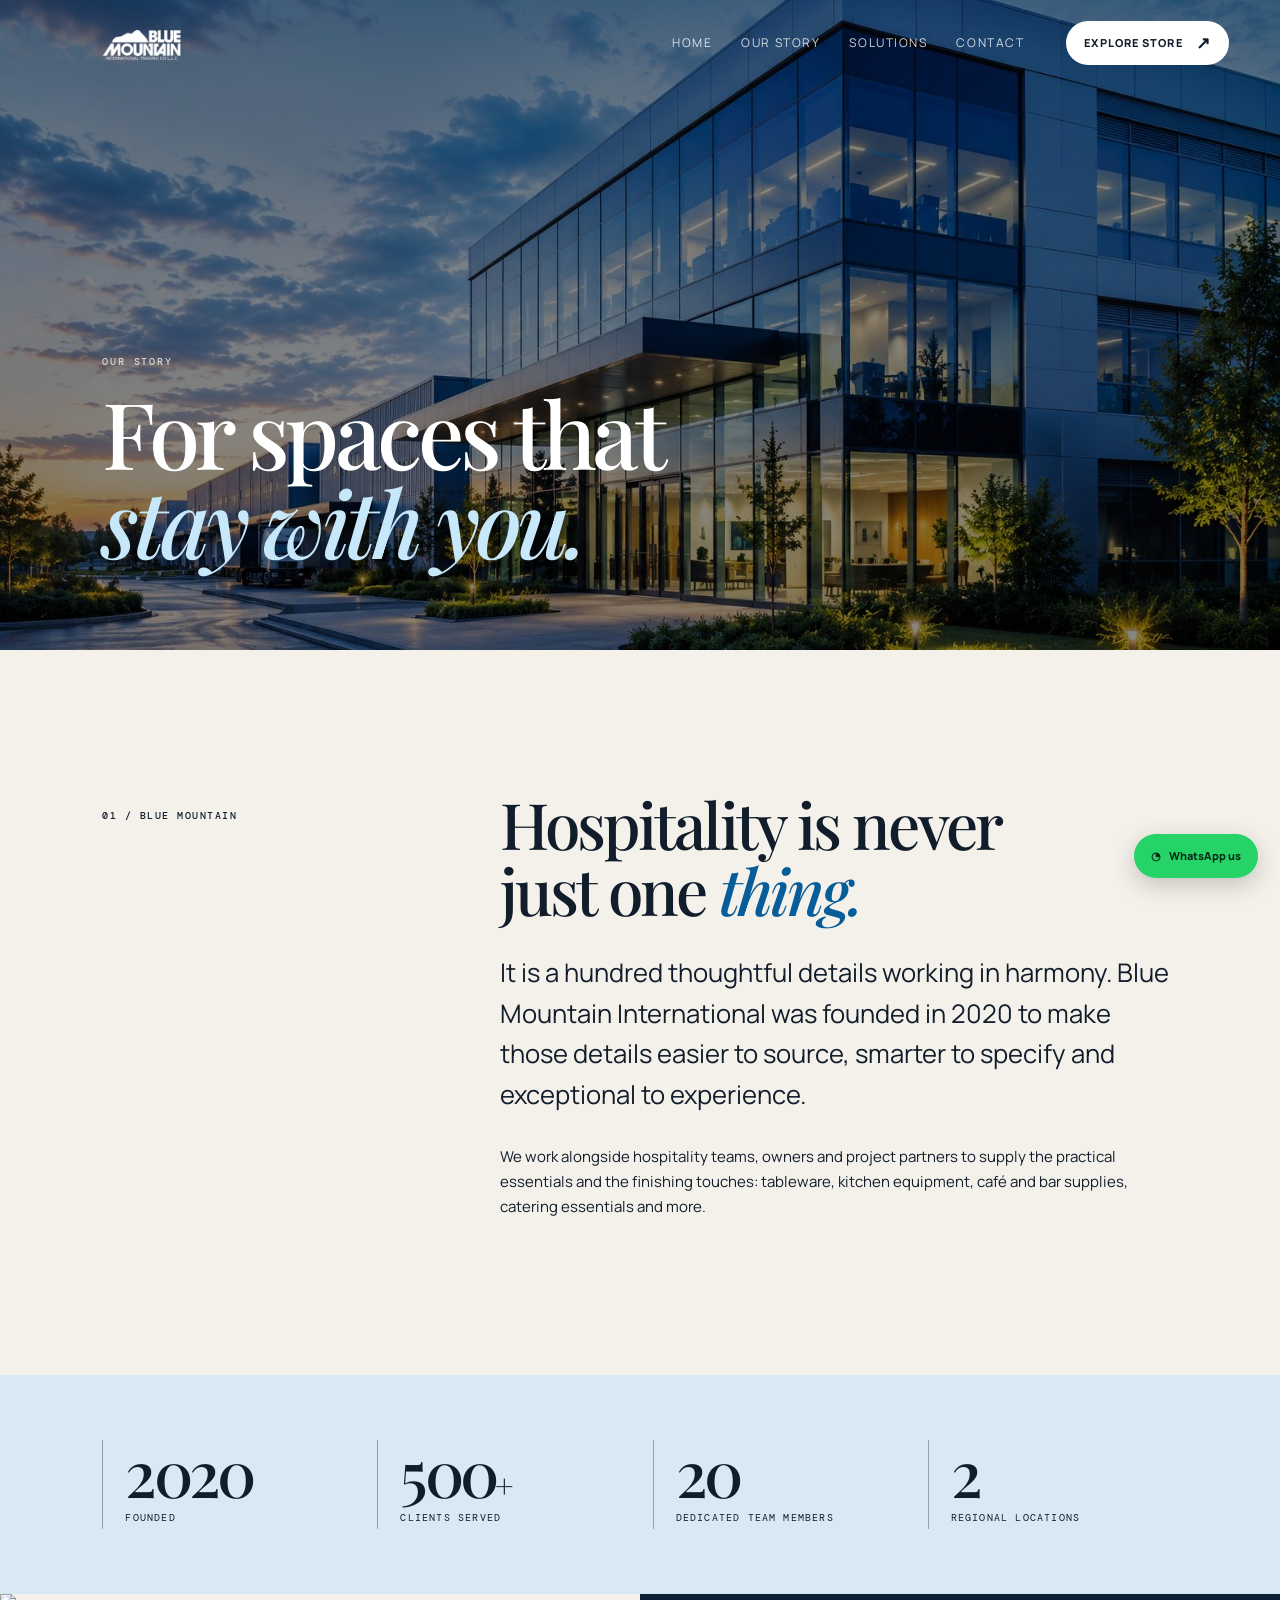
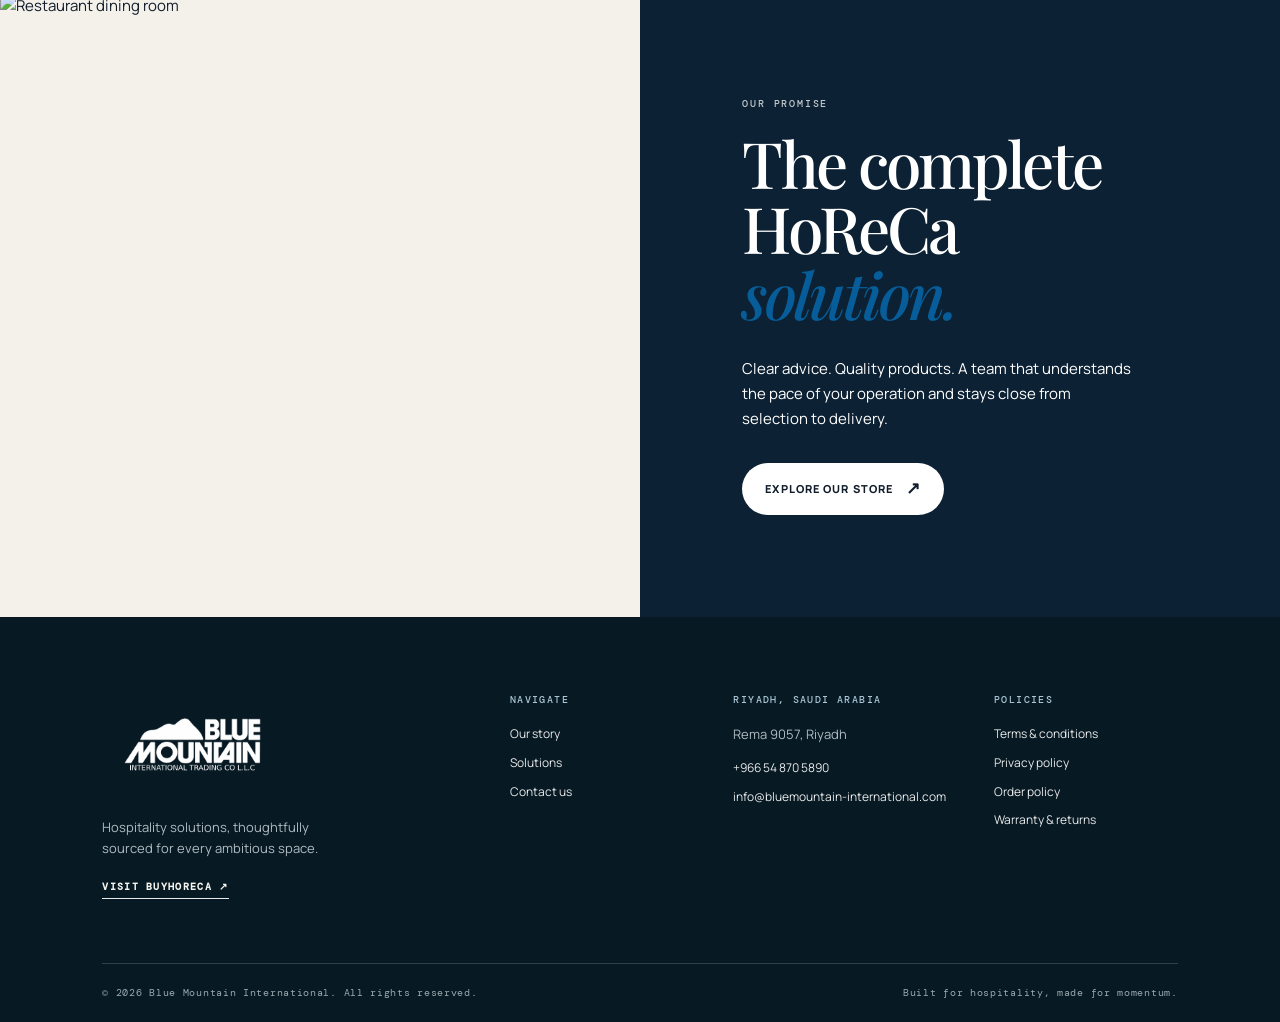
==== about.html @ 7e04dff1 "'new'" ====
<!doctype html><html lang="en"><head><meta charset="UTF-8"><meta name="viewport" content="width=device-width, initial-scale=1.0"><meta name="description" content="Blue Mountain International — Saudi Arabia's trusted hospitality supply partner."><title>Our story | Blue Mountain International</title><link rel="preconnect" href="https://images.unsplash.com"><link rel="stylesheet" href="styles.css"><script defer src="script.js"></script></head><body class=""><header class="site-header"><a class="brand" href="index.html" aria-label="Blue Mountain home"><img src="Blue-Moon.png" alt="Blue Mountain International"></a><button class="menu-toggle" aria-label="Open navigation" aria-expanded="false"><span></span><span></span></button><nav class="site-nav"><a href="index.html">Home</a><a href="about.html">Our story</a><a href="solutions.html">Solutions</a><a href="contact.html">Contact</a></nav><a class="header-store magnetic" href="https://buyhoreca.com" target="_blank" rel="noopener">Explore store <span>↗</span></a></header><main><section class="page-hero"><img src="About.jpg" alt="Beautiful hospitality space"><div><p class="eyebrow">Our story</p><h1>For spaces that<br><em>stay with you.</em></h1></div></section><section class="section-pad story"><div class="section-label">01 / Blue Mountain</div><div><h2 class="display">Hospitality is never<br>just one <em>thing.</em></h2><p class="large-copy">It is a hundred thoughtful details working in harmony. Blue Mountain International was founded in 2020 to make those details easier to source, smarter to specify and exceptional to experience.</p><p>We work alongside hospitality teams, owners and project partners to supply the practical essentials and the finishing touches: tableware, kitchen equipment, café and bar supplies, catering essentials and more.</p></div></section><section class="metrics"><div><strong>2020</strong><span>Founded</span></div><div><strong>500<small>+</small></strong><span>Clients served</span></div><div><strong>20</strong><span>Dedicated team members</span></div><div><strong>2</strong><span>Regional locations</span></div></section><section class="split-image"><div><img src="https://images.unsplash.com/photo-1552566626-52f8b828add9?auto=format&fit=crop&w=1300&q=85" alt="Restaurant dining room"></div><div class="dark-copy"><p class="eyebrow">Our promise</p><h2 class="display">The complete<br>HoReCa <em>solution.</em></h2><p>Clear advice. Quality products. A team that understands the pace of your operation and stays close from selection to delivery.</p><a class="btn btn-light" href="https://buyhoreca.com" target="_blank" rel="noopener">Explore our store <span>↗</span></a></div></section></main><footer class="site-footer"><div class="footer-top"><div><img src="Blue-Moon.png" class="footer-logo" alt="Blue Mountain International"><p>Hospitality solutions, thoughtfully sourced for every ambitious space.</p><a class="footer-store" href="https://buyhoreca.com" target="_blank" rel="noopener">Visit BuyHoreca <span>↗</span></a></div><div><h4>Navigate</h4><a href="about.html">Our story</a><a href="solutions.html">Solutions</a><a href="contact.html">Contact us</a></div><div><h4>Riyadh, Saudi Arabia</h4><p>Rema 9057, Riyadh</p><a href="tel:+966548705890">+966 54 870 5890</a><a href="mailto:info@bluemountain-international.com">info@bluemountain-international.com</a></div><div><h4>Policies</h4><a href="terms.html">Terms & conditions</a><a href="privacy.html">Privacy policy</a><a href="order-policy.html">Order policy</a><a href="warranty-returns.html">Warranty & returns</a></div></div><div class="footer-bottom"><span>© 2026 Blue Mountain International. All rights reserved.</span><span>Built for hospitality, made for momentum.</span></div></footer><a class="whatsapp" href="https://wa.me/966548705890" target="_blank" rel="noopener" aria-label="Chat on WhatsApp">◔<span>WhatsApp us</span></a></body></html>
---- styles.css ----
@import url('https://fonts.googleapis.com/css2?family=DM+Mono:wght@400;500&family=Manrope:wght@400;500;600;700;800&family=Playfair+Display:ital,wght@0,500;0,600;1,500;1,600&display=swap');
:root{--ink:#111d2b;--blue:#075d99;--deep:#062941;--cream:#f4f1eb;--sand:#e4ddd0;--line:rgba(17,29,43,.16);--serif:'Playfair Display',Georgia,serif;--sans:Manrope,Arial,sans-serif;--mono:'DM Mono',monospace}*{box-sizing:border-box}html{scroll-behavior:smooth}body{margin:0;background:var(--cream);color:var(--ink);font-family:var(--sans);font-size:15px;line-height:1.65}a{color:inherit;text-decoration:none}img{max-width:100%;display:block}.site-header{height:86px;padding:0 clamp(20px,4vw,64px);display:flex;align-items:center;justify-content:space-between;position:absolute;z-index:20;width:100%;color:#fff;transition:.35s}.site-header.scrolled{position:fixed;background:rgba(6,41,65,.95);backdrop-filter:blur(14px);height:70px}.brand img{width:180px;max-height:62px;object-fit:contain;filter:brightness(0) invert(1)}.site-nav{display:flex;gap:29px;margin-left:auto;margin-right:42px}.site-nav a{font-size:12px;text-transform:uppercase;letter-spacing:.13em;opacity:.82}.site-nav a:hover,.site-nav a:focus{opacity:1}.header-store,.btn{border-radius:100px;display:inline-flex;align-items:center;gap:13px;text-transform:uppercase;letter-spacing:.1em;font-size:11px;font-weight:800;transition:.3s}.header-store{background:#fff;color:var(--ink);padding:13px 18px}.header-store:hover,.btn:hover{transform:translateY(-3px);box-shadow:0 14px 25px rgba(0,0,0,.16)}.header-store span,.btn span{font-size:17px;line-height:.5}.menu-toggle{display:none}.hero{height:min(900px,100vh);min-height:660px;position:relative;overflow:hidden;background:var(--deep);color:#fff}.hero-media,.hero-media img,.hero-vignette{position:absolute;inset:0;width:100%;height:100%}.hero-media img{object-fit:cover;object-position:center;animation:heroZoom 12s ease-out both}.hero-vignette{background:linear-gradient(90deg,rgba(5,21,36,.83) 0%,rgba(5,27,43,.48) 48%,rgba(3,15,26,.18)),linear-gradient(0deg,rgba(4,20,33,.5),transparent 38%)}@keyframes heroZoom{from{transform:scale(1.12)}to{transform:scale(1)}}.hero-copy{position:absolute;z-index:2;top:50%;transform:translateY(-42%);left:clamp(24px,10vw,165px);max-width:720px}.eyebrow{font:500 10px var(--mono);letter-spacing:.18em;text-transform:uppercase;margin:0 0 20px;color:inherit;opacity:.75;display:flex;align-items:center;gap:10px}.eyebrow i{width:30px;height:1px;background:currentColor}.hero h1,.page-hero h1,.simple-hero h1{font:500 clamp(54px,7.2vw,115px)/.96 var(--serif);letter-spacing:-.05em;margin:0}.hero h1 em,.page-hero em,.simple-hero em,.display em,.statement em{font-weight:500;color:#c7e8fa}.hero-intro{max-width:460px;font-size:16px;line-height:1.7;margin:29px 0}.hero-actions{display:flex;align-items:center;gap:28px}.btn{padding:17px 23px}.btn-light{background:#fff;color:var(--ink)}.btn-dark{background:var(--deep);color:#fff}.btn-outline{border:1px solid var(--ink);padding:15px 20px}.text-link,.arrow-link{font-size:11px;text-transform:uppercase;letter-spacing:.13em;font-weight:800}.text-link span{font-size:20px;margin-left:7px}.scroll-cue{position:absolute;z-index:2;bottom:30px;right:4vw;font:10px var(--mono);letter-spacing:.15em;text-transform:uppercase;display:flex;gap:14px;align-items:center}.scroll-cue span{height:42px;width:1px;background:#fff;opacity:.7}.orb-one,.orb-two{position:absolute;border-radius:50%;filter:blur(1px);opacity:.45;mix-blend-mode:screen}.orb-one{width:480px;height:480px;background:#1aa9f4;right:-100px;top:5%;animation:float 9s infinite alternate ease-in-out}.orb-two{width:250px;height:250px;background:#dce87a;left:50%;bottom:-100px;animation:float 7s infinite alternate-reverse ease-in-out}@keyframes float{to{transform:translate3d(-40px,60px,0) scale(1.12)}}.section-pad{padding:clamp(75px,11vw,165px) clamp(24px,8vw,132px)}.intro-grid,.story{display:grid;grid-template-columns:1fr 2.3fr;gap:8vw}.section-label{font:500 10px var(--mono);letter-spacing:.15em;text-transform:uppercase;padding-top:18px}.display{font:500 clamp(40px,5vw,76px)/1.03 var(--serif);letter-spacing:-.045em;margin:0 0 30px}.display em{color:var(--blue)}.large-copy{font-size:clamp(19px,2vw,27px);line-height:1.6;max-width:780px;margin:0 0 29px}.arrow-link{border-bottom:1px solid var(--ink);padding-bottom:7px}.arrow-link b{font-size:17px;margin-left:16px}.marquee{overflow:hidden;white-space:nowrap;border-block:1px solid var(--line);margin-top:100px;padding:18px 0;color:var(--blue);font:500 23px var(--mono);letter-spacing:.08em}.marquee div{display:inline-block;animation:marquee 25s linear infinite}.marquee i{font-style:normal;font-size:17px;margin:0 18px}@keyframes marquee{to{transform:translateX(-50%)}}.editorial{display:grid;grid-template-columns:1.25fr .9fr;background:var(--deep);color:#fff;min-height:700px}.editorial-image{position:relative;overflow:hidden}.editorial-image img{width:100%;height:100%;object-fit:cover;min-height:550px;opacity:.84}.image-tag{position:absolute;bottom:28px;left:28px;padding:15px;background:#fff;color:var(--ink);font:10px/1.6 var(--mono);letter-spacing:.1em}.editorial-copy{padding:clamp(65px,8vw,125px) clamp(28px,6vw,100px);display:flex;flex-direction:column;align-items:flex-start;justify-content:center}.editorial-copy .display em{color:#b8dff4}.editorial-copy>p:not(.eyebrow){max-width:410px;margin:0 0 32px}.btn-outline{color:#fff;border-color:rgba(255,255,255,.7)}.solutions-preview{background:#edf3f4}.section-head{display:flex;justify-content:space-between;align-items:end;margin-bottom:50px}.solution-grid{display:grid;grid-template-columns:repeat(3,1fr);gap:17px}.solution-card{height:460px;position:relative;overflow:hidden;color:#fff;padding:25px;display:flex;flex-direction:column;justify-content:flex-end;isolation:isolate}.solution-card:after{content:"";position:absolute;inset:0;background:linear-gradient(0deg,rgba(2,17,28,.75),transparent 65%);z-index:-1}.solution-card img{position:absolute;inset:0;width:100%;height:100%;object-fit:cover;z-index:-2;transition:transform .8s cubic-bezier(.2,.8,.2,1)}.solution-card:hover img{transform:scale(1.12)}.solution-card span{position:absolute;top:23px;left:25px;font:10px var(--mono)}.solution-card h3{font:500 29px/1.1 var(--serif);margin:0;max-width:170px}.solution-card>b{position:absolute;right:25px;bottom:23px;font-size:24px}.statement{min-height:680px;background:var(--deep);color:#fff;position:relative;overflow:hidden;padding:clamp(80px,11vw,150px) 8vw;display:flex;flex-direction:column;justify-content:center;align-items:flex-start}.statement-bg{position:absolute;inset:0;background:url('https://images.unsplash.com/photo-1559329007-40df8a9345d8?auto=format&fit=crop&w=2000&q=90') center/cover;opacity:.3;mix-blend-mode:screen}.statement>*:not(.statement-bg){z-index:1}.statement h2{font:500 clamp(50px,7vw,105px)/.96 var(--serif);letter-spacing:-.05em;margin:0 0 40px}.page-hero{height:650px;color:#fff;position:relative;display:flex;align-items:end;padding:0 8vw 85px;overflow:hidden}.page-hero>img{position:absolute;inset:0;width:100%;height:100%;object-fit:cover;filter:brightness(.53)}.page-hero>div{z-index:1}.simple-hero{background:var(--deep);color:#fff;padding:180px 8vw 105px}.simple-hero h1{max-width:950px}.simple-hero>p:last-child{max-width:470px;font-size:17px;margin:28px 0 0}.story>div:last-child>p:not(.large-copy){max-width:680px}.metrics{display:grid;grid-template-columns:repeat(4,1fr);background:#d8e9f3;padding:65px 8vw;gap:25px}.metrics div{border-left:1px solid rgba(17,29,43,.35);padding-left:22px}.metrics strong{display:block;font:500 clamp(44px,5vw,75px)/1 var(--serif);letter-spacing:-.06em}.metrics small{font-size:.5em}.metrics span{font:10px var(--mono);letter-spacing:.12em;text-transform:uppercase}.split-image{display:grid;grid-template-columns:1fr 1fr;min-height:590px}.split-image>div:first-child img{height:100%;width:100%;object-fit:cover}.dark-copy{background:#0c2133;color:#fff;padding:clamp(55px,8vw,120px);display:flex;flex-direction:column;justify-content:center;align-items:start}.dark-copy p:not(.eyebrow){max-width:390px;margin:0 0 31px}.solution-list{padding-top:65px}.solution-list article{display:grid;grid-template-columns:10% 35% 1fr;gap:5%;padding:35px 0;border-top:1px solid var(--line);align-items:center}.solution-list article:last-child{border-bottom:1px solid var(--line)}.solution-num{font:12px var(--mono);color:var(--blue)}.solution-list img{width:100%;height:260px;object-fit:cover}.solution-list h2{font:500 clamp(31px,3.4vw,55px)/1 var(--serif);letter-spacing:-.04em;margin:0}.solution-list p{max-width:410px}.solution-list a{font:700 10px var(--mono);text-transform:uppercase;letter-spacing:.14em;border-bottom:1px solid;padding-bottom:5px}.contact-layout{display:grid;grid-template-columns:1.2fr .8fr;padding-block:90px}.contact-image img{height:650px;width:100%;object-fit:cover}.contact-details{padding:45px 11%;background:#dcecf2}.contact-details h2,.dubai h2{font:500 48px/1 var(--serif);letter-spacing:-.045em;margin:0 0 25px}.contact-details>a:not(.btn){display:block;font-size:16px;margin:8px 0;text-decoration:underline;text-decoration-color:rgba(0,0,0,.25);text-underline-offset:4px}.contact-details .hours{font-size:12px;font-family:var(--mono);margin:31px 0}.dubai{text-align:center;padding:80px 20px;background:#123650;color:#fff}.dubai .eyebrow{justify-content:center}.dubai h2{margin-bottom:13px}.policy-hero{background:var(--deep);color:#fff;padding:190px 8vw 80px}.policy-hero h1{font:500 clamp(50px,6.5vw,90px)/1 var(--serif);letter-spacing:-.05em;margin:0}.policy-hero>p:last-child{font:11px var(--mono);letter-spacing:.1em;text-transform:uppercase;margin-top:20px;opacity:.75}.policy-content{display:grid;grid-template-columns:22% 1fr;gap:9%;max-width:1400px;margin:auto}.policy-content aside{font:10px var(--mono);letter-spacing:.1em;text-transform:uppercase;display:flex;flex-direction:column;align-items:start;gap:14px}.policy-content aside a{border-bottom:1px solid var(--line);padding-bottom:4px}.policy-intro{font:500 25px/1.55 var(--serif);margin:0 0 70px;max-width:800px}.policy-section{display:grid;grid-template-columns:60px 1fr;gap:25px;border-top:1px solid var(--line);padding:31px 0}.policy-section>span{font:11px var(--mono);color:var(--blue)}.policy-section h2{font:500 29px/1.15 var(--serif);letter-spacing:-.03em;margin:0 0 14px}.policy-section p{max-width:760px;margin:0 0 13px}.policy-section ul{padding-left:20px;margin:10px 0}.site-footer{background:#071923;color:#f5f4ef;padding:70px 8vw 23px}.footer-top{display:grid;grid-template-columns:2fr 1fr 1.2fr 1fr;gap:40px;padding-bottom:65px}.footer-logo{width:180px;filter:brightness(0) invert(1);margin-bottom:22px}.footer-top p{font-size:13px;max-width:260px;color:#b1bcc2}.footer-top h4{font:500 10px var(--mono);letter-spacing:.14em;text-transform:uppercase;color:#a9c6d5;margin:6px 0 18px}.footer-top>div>a:not(.footer-store){display:block;font-size:12px;margin:9px 0;color:#e9eaeb}.footer-store{font:700 10px var(--mono);text-transform:uppercase;letter-spacing:.13em;border-bottom:1px solid #e9eaeb;padding-bottom:5px}.footer-bottom{border-top:1px solid rgba(255,255,255,.17);padding-top:22px;display:flex;justify-content:space-between;color:#9ca9af;font:10px var(--mono);letter-spacing:.07em}.whatsapp{position:fixed;right:22px;bottom:22px;z-index:30;background:#25d366;color:#062c18;padding:13px 17px;border-radius:99px;font-size:11px;font-weight:800;box-shadow:0 7px 25px rgba(0,0,0,.2);display:flex;gap:8px;align-items:center}.whatsapp:first-letter{font-size:17px}.reveal{transition:opacity .8s ease,transform .8s ease}.reveal:not(.in-view){opacity:0;transform:translateY(20px)}
@media(max-width:800px){.site-header{height:72px;padding:0 20px}.brand img{width:150px;max-height:54px}.header-store{display:none}.menu-toggle{display:flex;border:0;background:none;padding:8px;flex-direction:column;gap:6px}.menu-toggle span{width:24px;height:1px;background:#fff}.site-nav{display:none;position:absolute;top:72px;left:0;width:100%;background:var(--deep);padding:22px 20px;margin:0}.site-nav.open{display:flex;flex-direction:column;gap:17px}.hero{min-height:660px}.hero-copy{left:24px;right:20px;transform:translateY(-40%)}.hero h1{font-size:59px}.hero-intro{font-size:14px}.scroll-cue{right:20px}.section-pad{padding:80px 24px}.intro-grid,.story{grid-template-columns:1fr;gap:26px}.large-copy{font-size:20px}.marquee{margin-top:65px;font-size:17px}.editorial{grid-template-columns:1fr}.editorial-image{height:400px}.editorial-image img{min-height:0}.editorial-copy{padding:70px 24px}.section-head{display:block}.section-head .arrow-link{display:inline-block;margin-top:12px}.solution-grid{grid-template-columns:1fr;gap:12px}.solution-card{height:390px}.page-hero{height:550px;padding:0 24px 60px}.page-hero h1,.simple-hero h1{font-size:54px}.simple-hero{padding:145px 24px 70px}.metrics{grid-template-columns:1fr 1fr;padding:45px 24px}.metrics div{padding-left:13px}.split-image{grid-template-columns:1fr}.split-image>div:first-child{height:360px}.dark-copy{padding:70px 24px}.solution-list{padding-top:45px}.solution-list article{grid-template-columns:45px 1fr;gap:17px}.solution-list img{grid-column:2;height:210px}.solution-list article>div:last-child{grid-column:2}.solution-list h2{font-size:38px}.contact-layout{grid-template-columns:1fr;padding:0}.contact-image img{height:380px}.contact-details{padding:55px 24px}.policy-hero{padding:140px 24px 60px}.policy-content{grid-template-columns:1fr;gap:35px}.policy-content aside{display:none}.policy-intro{font-size:21px;margin-bottom:45px}.policy-section{grid-template-columns:38px 1fr;gap:12px}.policy-section h2{font-size:25px}.footer-top{grid-template-columns:1fr 1fr;gap:36px 24px}.footer-top>div:first-child{grid-column:span 2}.footer-bottom{display:block;line-height:2}.footer-bottom span{display:block}.whatsapp{right:14px;bottom:14px}.whatsapp span{display:none}}

/* High-performance motion and the “in use” showcase */
.hero-media{will-change:transform;transition:transform .85s cubic-bezier(.16,1,.3,1)}
.use-showcase{background:#f7f5f0;overflow:hidden}.use-heading{display:grid;grid-template-columns:1.2fr .8fr;gap:8vw;align-items:end;margin-bottom:65px}.use-intro{font-size:18px;line-height:1.75;max-width:460px;margin:0}.use-stage{display:grid;grid-template-columns:1.35fr .65fr;grid-template-rows:270px 270px;gap:16px;position:relative;padding-bottom:60px}.use-card{position:relative;overflow:hidden;isolation:isolate;color:#fff;min-height:0;transform:translateZ(0);will-change:transform}.use-card:after{content:"";position:absolute;inset:0;background:linear-gradient(0deg,rgba(3,19,31,.87),rgba(3,19,31,.02) 70%);z-index:-1}.use-card img{height:100%;width:100%;object-fit:cover;position:absolute;inset:0;z-index:-2;transform:scale(1.03) translate(var(--card-shift,0));transition:transform .8s cubic-bezier(.16,1,.3,1),filter .8s;will-change:transform}.use-card:hover img{transform:scale(1.10) translate(var(--card-shift,0));filter:saturate(1.15)}.use-card-main{grid-row:span 2;min-height:556px}.use-overlay{position:absolute;inset:auto 0 0;padding:42px}.use-overlay span,.use-label span{font:10px var(--mono);letter-spacing:.15em;text-transform:uppercase}.use-overlay h3{font:500 clamp(37px,4vw,64px)/.96 var(--serif);letter-spacing:-.05em;margin:15px 0}.use-overlay p{max-width:370px;font-size:14px;margin:0 0 22px}.use-overlay a{font:700 10px var(--mono);text-transform:uppercase;letter-spacing:.12em;border-bottom:1px solid rgba(255,255,255,.8);padding-bottom:6px}.use-overlay b{font-size:17px;margin-left:11px}.use-label{position:absolute;inset:auto 25px 24px}.use-label h3{font:500 31px/1 var(--serif);letter-spacing:-.04em;margin:10px 0 0}.use-kinetic{position:absolute;z-index:2;right:-9px;bottom:0;transform:translateY(36%);background:var(--blue);color:#fff;border-radius:50%;width:145px;height:145px;display:flex;flex-wrap:wrap;align-content:center;justify-content:center;gap:5px;padding:25px;text-align:center;font:9px/1.4 var(--mono);letter-spacing:.09em;animation:spin 18s linear infinite}.use-kinetic i{font-style:normal;color:#bde5f9}@keyframes spin{to{rotate:360deg}}.reveal{will-change:transform,opacity;transition:opacity .75s cubic-bezier(.16,1,.3,1),transform .75s cubic-bezier(.16,1,.3,1)}
@media(max-width:800px){.use-heading{grid-template-columns:1fr;gap:20px;margin-bottom:38px}.use-intro{font-size:16px}.use-stage{grid-template-columns:1fr;grid-template-rows:410px 270px 270px;padding-bottom:28px}.use-card-main{grid-row:auto;min-height:0}.use-overlay{padding:26px}.use-overlay h3{font-size:42px}.use-kinetic{width:104px;height:104px;font-size:7px;right:-5px;bottom:-18px}.use-label h3{font-size:30px}}
@media(prefers-reduced-motion:reduce){*,*:before,*:after{animation-duration:.01ms!important;animation-iteration-count:1!important;transition-duration:.01ms!important;scroll-behavior:auto!important}}
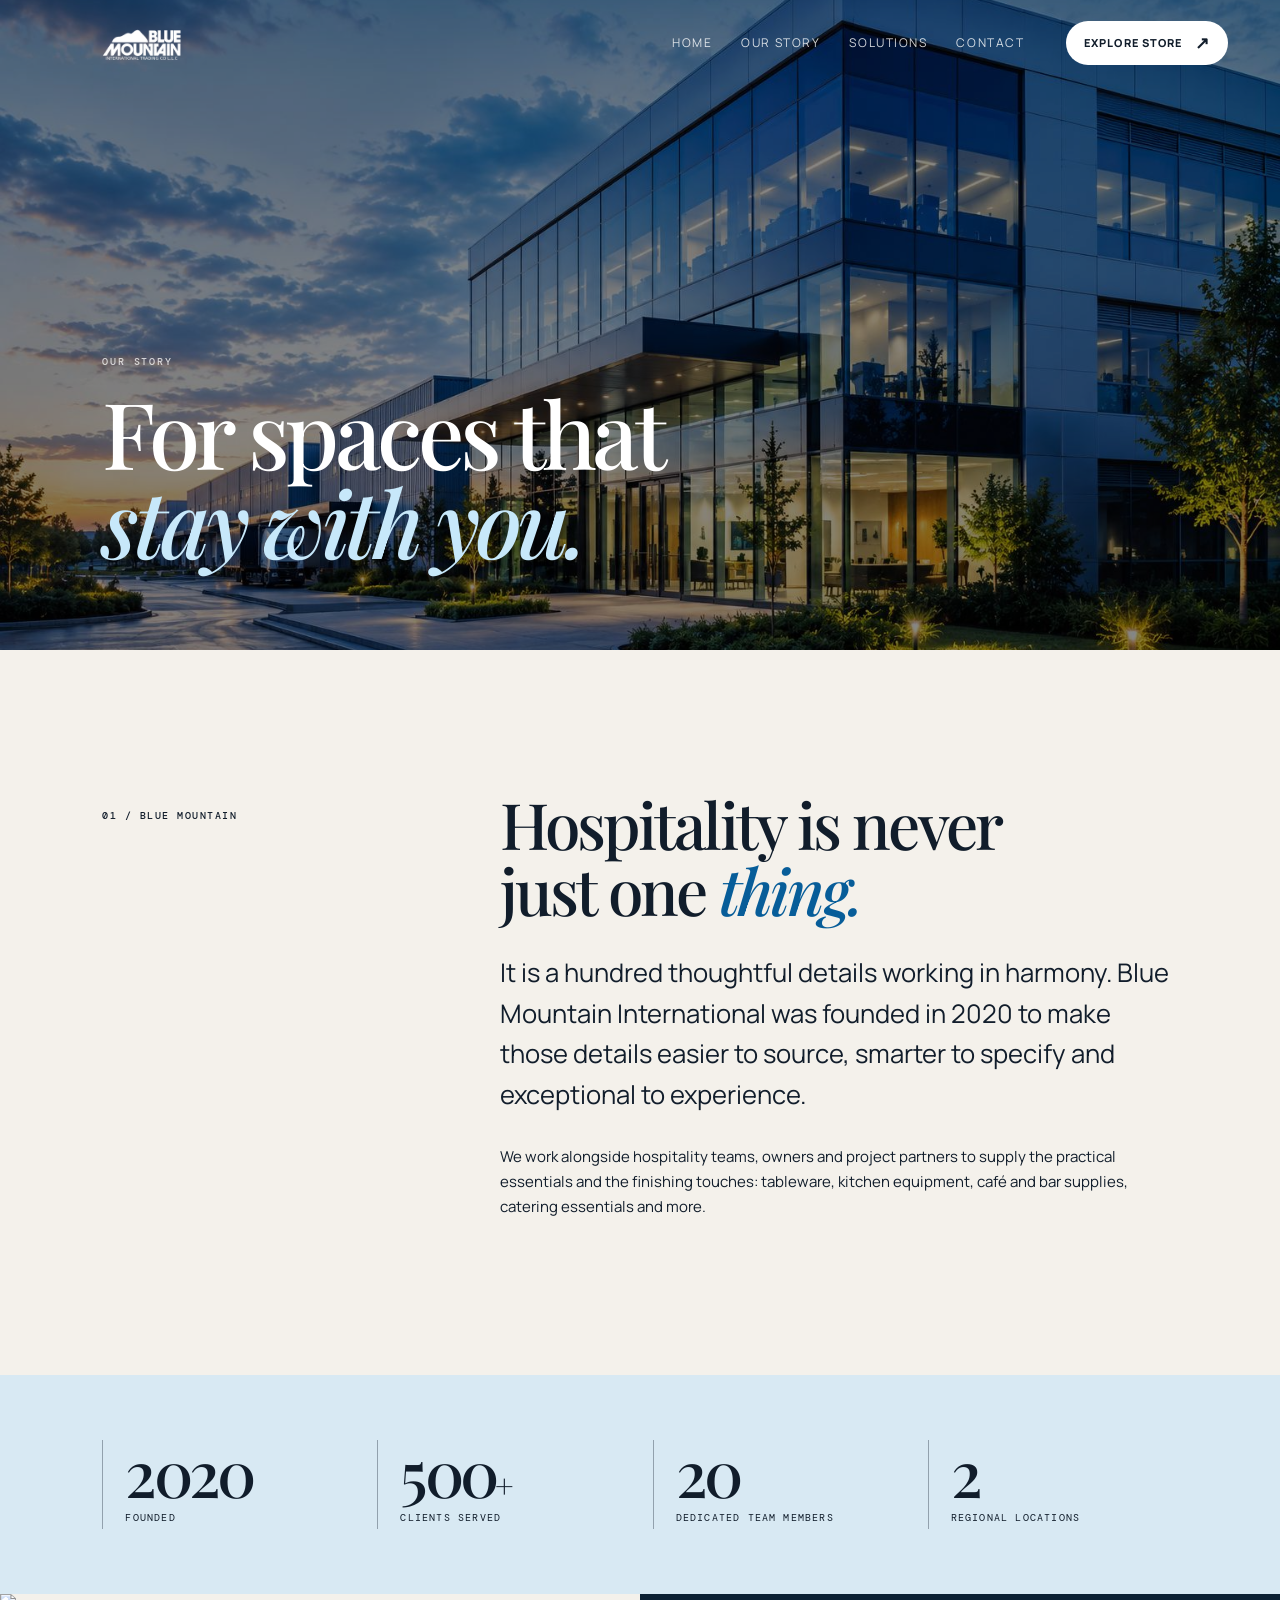
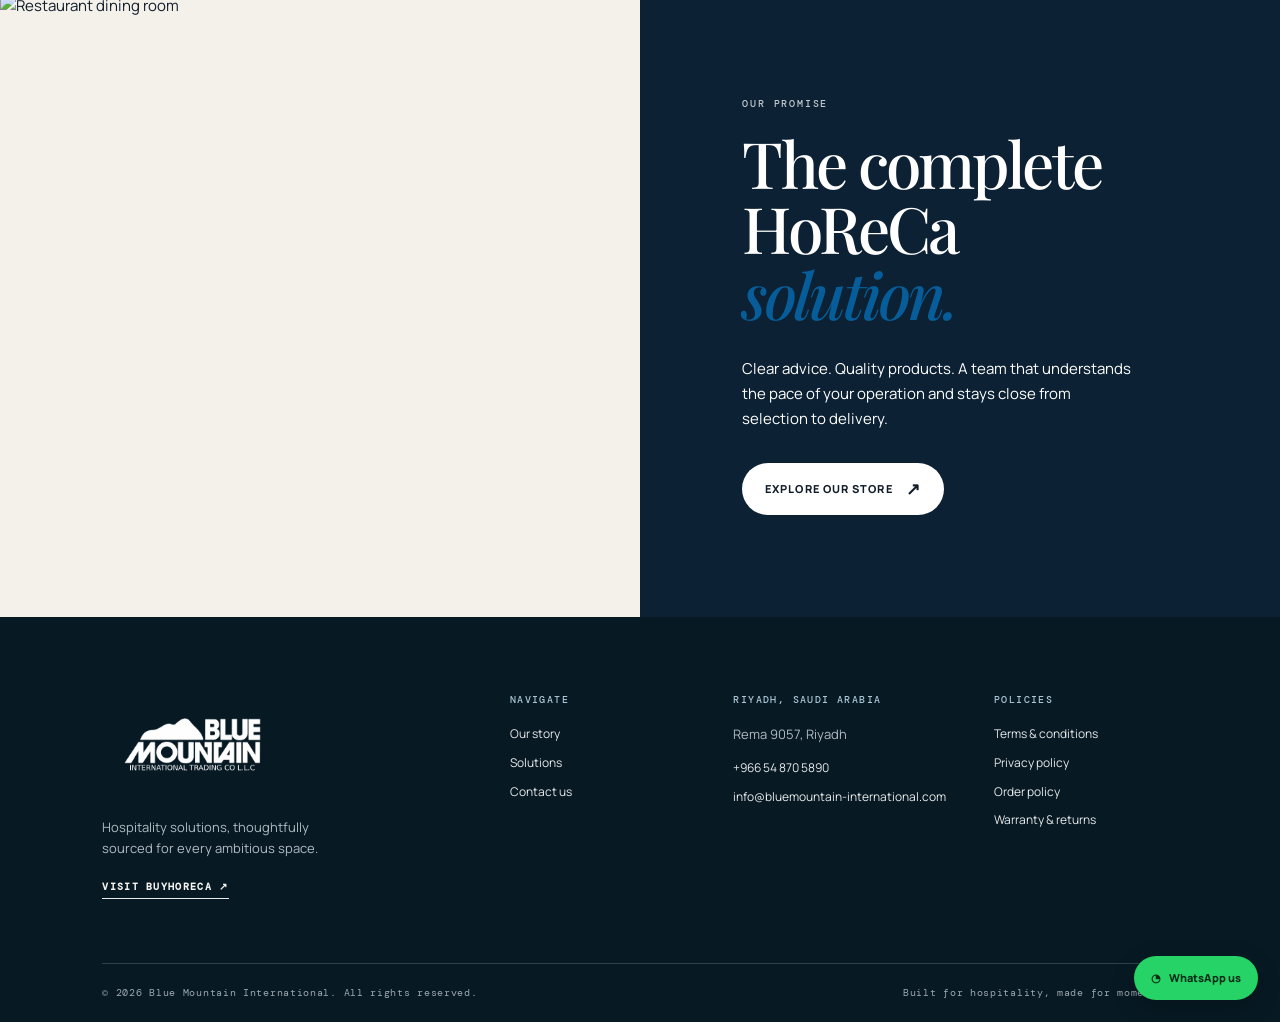
==== commit 51a92c4b: "Add website favicon" ====
--- a/about.html
+++ b/about.html
@@ -1 +1 @@
-<!doctype html><html lang="en"><head><meta charset="UTF-8"><meta name="viewport" content="width=device-width, initial-scale=1.0"><meta name="description" content="Blue Mountain International — Saudi Arabia's trusted hospitality supply partner."><title>Our story | Blue Mountain International</title><link rel="preconnect" href="https://images.unsplash.com"><link rel="stylesheet" href="styles.css"><script defer src="script.js"></script></head><body class=""><header class="site-header"><a class="brand" href="index.html" aria-label="Blue Mountain home"><img src="Blue-Moon.png" alt="Blue Mountain International"></a><button class="menu-toggle" aria-label="Open navigation" aria-expanded="false"><span></span><span></span></button><nav class="site-nav"><a href="index.html">Home</a><a href="about.html">Our story</a><a href="solutions.html">Solutions</a><a href="contact.html">Contact</a></nav><a class="header-store magnetic" href="https://buyhoreca.com" target="_blank" rel="noopener">Explore store <span>↗</span></a></header><main><section class="page-hero"><img src="About.jpg" alt="Beautiful hospitality space"><div><p class="eyebrow">Our story</p><h1>For spaces that<br><em>stay with you.</em></h1></div></section><section class="section-pad story"><div class="section-label">01 / Blue Mountain</div><div><h2 class="display">Hospitality is never<br>just one <em>thing.</em></h2><p class="large-copy">It is a hundred thoughtful details working in harmony. Blue Mountain International was founded in 2020 to make those details easier to source, smarter to specify and exceptional to experience.</p><p>We work alongside hospitality teams, owners and project partners to supply the practical essentials and the finishing touches: tableware, kitchen equipment, café and bar supplies, catering essentials and more.</p></div></section><section class="metrics"><div><strong>2020</strong><span>Founded</span></div><div><strong>500<small>+</small></strong><span>Clients served</span></div><div><strong>20</strong><span>Dedicated team members</span></div><div><strong>2</strong><span>Regional locations</span></div></section><section class="split-image"><div><img src="https://images.unsplash.com/photo-1552566626-52f8b828add9?auto=format&fit=crop&w=1300&q=85" alt="Restaurant dining room"></div><div class="dark-copy"><p class="eyebrow">Our promise</p><h2 class="display">The complete<br>HoReCa <em>solution.</em></h2><p>Clear advice. Quality products. A team that understands the pace of your operation and stays close from selection to delivery.</p><a class="btn btn-light" href="https://buyhoreca.com" target="_blank" rel="noopener">Explore our store <span>↗</span></a></div></section></main><footer class="site-footer"><div class="footer-top"><div><img src="Blue-Moon.png" class="footer-logo" alt="Blue Mountain International"><p>Hospitality solutions, thoughtfully sourced for every ambitious space.</p><a class="footer-store" href="https://buyhoreca.com" target="_blank" rel="noopener">Visit BuyHoreca <span>↗</span></a></div><div><h4>Navigate</h4><a href="about.html">Our story</a><a href="solutions.html">Solutions</a><a href="contact.html">Contact us</a></div><div><h4>Riyadh, Saudi Arabia</h4><p>Rema 9057, Riyadh</p><a href="tel:+966548705890">+966 54 870 5890</a><a href="mailto:info@bluemountain-international.com">info@bluemountain-international.com</a></div><div><h4>Policies</h4><a href="terms.html">Terms & conditions</a><a href="privacy.html">Privacy policy</a><a href="order-policy.html">Order policy</a><a href="warranty-returns.html">Warranty & returns</a></div></div><div class="footer-bottom"><span>© 2026 Blue Mountain International. All rights reserved.</span><span>Built for hospitality, made for momentum.</span></div></footer><a class="whatsapp" href="https://wa.me/966548705890" target="_blank" rel="noopener" aria-label="Chat on WhatsApp">◔<span>WhatsApp us</span></a></body></html>+<!doctype html><html lang="en"><head><meta charset="UTF-8"><meta name="viewport" content="width=device-width, initial-scale=1.0"><meta name="description" content="Blue Mountain International — Saudi Arabia's trusted hospitality supply partner."><title>Our story | Blue Mountain International</title><link rel="preconnect" href="https://images.unsplash.com"><link rel="stylesheet" href="styles.css"><script defer src="script.js"></script></head><body class=""><header class="site-header"><a class="brand" href="index.html" aria-label="Blue Mountain home"><img src="Blue-Moon.png" alt="Blue Mountain International"></a><button class="menu-toggle" aria-label="Open navigation" aria-expanded="false"><span></span><span></span></button><nav class="site-nav"><a href="index.html">Home</a><a href="about.html">Our story</a><a href="solutions.html">Solutions</a><a href="contact.html">Contact</a></nav><a class="header-store magnetic" href="https://mpileb2e040x8x76-73389474075.shopifypreview.com" target="_blank" rel="noopener">Explore store <span>↗</span></a></header><main><section class="page-hero"><img src="About.jpg" alt="Beautiful hospitality space"><div><p class="eyebrow">Our story</p><h1>For spaces that<br><em>stay with you.</em></h1></div></section><section class="section-pad story"><div class="section-label">01 / Blue Mountain</div><div><h2 class="display">Hospitality is never<br>just one <em>thing.</em></h2><p class="large-copy">It is a hundred thoughtful details working in harmony. Blue Mountain International was founded in 2020 to make those details easier to source, smarter to specify and exceptional to experience.</p><p>We work alongside hospitality teams, owners and project partners to supply the practical essentials and the finishing touches: tableware, kitchen equipment, café and bar supplies, catering essentials and more.</p></div></section><section class="metrics"><div><strong>2020</strong><span>Founded</span></div><div><strong>500<small>+</small></strong><span>Clients served</span></div><div><strong>20</strong><span>Dedicated team members</span></div><div><strong>2</strong><span>Regional locations</span></div></section><section class="split-image"><div><img src="https://images.unsplash.com/photo-1552566626-52f8b828add9?auto=format&fit=crop&w=1300&q=85" alt="Restaurant dining room"></div><div class="dark-copy"><p class="eyebrow">Our promise</p><h2 class="display">The complete<br>HoReCa <em>solution.</em></h2><p>Clear advice. Quality products. A team that understands the pace of your operation and stays close from selection to delivery.</p><a class="btn btn-light" href="https://mpileb2e040x8x76-73389474075.shopifypreview.com" target="_blank" rel="noopener">Explore our store <span>↗</span></a></div></section></main><footer class="site-footer"><div class="footer-top"><div><img src="Blue-Moon.png" class="footer-logo" alt="Blue Mountain International"><p>Hospitality solutions, thoughtfully sourced for every ambitious space.</p><a class="footer-store" href="https://mpileb2e040x8x76-73389474075.shopifypreview.com" target="_blank" rel="noopener">Visit BuyHoreca <span>↗</span></a></div><div><h4>Navigate</h4><a href="about.html">Our story</a><a href="solutions.html">Solutions</a><a href="contact.html">Contact us</a></div><div><h4>Riyadh, Saudi Arabia</h4><p>Rema 9057, Riyadh</p><a href="tel:+966548705890">+966 54 870 5890</a><a href="mailto:info@bluemountain-international.com">info@bluemountain-international.com</a></div><div><h4>Policies</h4><a href="terms.html">Terms & conditions</a><a href="privacy.html">Privacy policy</a><a href="order-policy.html">Order policy</a><a href="warranty-returns.html">Warranty & returns</a></div></div><div class="footer-bottom"><span>© 2026 Blue Mountain International. All rights reserved.</span><span>Built for hospitality, made for momentum.</span></div></footer><a class="whatsapp" href="https://wa.me/966548705890" target="_blank" rel="noopener" aria-label="Chat on WhatsApp">◔<span>WhatsApp us</span></a></body></html>
--- a/styles.css
+++ b/styles.css
@@ -7,3 +7,10 @@
 .use-showcase{background:#f7f5f0;overflow:hidden}.use-heading{display:grid;grid-template-columns:1.2fr .8fr;gap:8vw;align-items:end;margin-bottom:65px}.use-intro{font-size:18px;line-height:1.75;max-width:460px;margin:0}.use-stage{display:grid;grid-template-columns:1.35fr .65fr;grid-template-rows:270px 270px;gap:16px;position:relative;padding-bottom:60px}.use-card{position:relative;overflow:hidden;isolation:isolate;color:#fff;min-height:0;transform:translateZ(0);will-change:transform}.use-card:after{content:"";position:absolute;inset:0;background:linear-gradient(0deg,rgba(3,19,31,.87),rgba(3,19,31,.02) 70%);z-index:-1}.use-card img{height:100%;width:100%;object-fit:cover;position:absolute;inset:0;z-index:-2;transform:scale(1.03) translate(var(--card-shift,0));transition:transform .8s cubic-bezier(.16,1,.3,1),filter .8s;will-change:transform}.use-card:hover img{transform:scale(1.10) translate(var(--card-shift,0));filter:saturate(1.15)}.use-card-main{grid-row:span 2;min-height:556px}.use-overlay{position:absolute;inset:auto 0 0;padding:42px}.use-overlay span,.use-label span{font:10px var(--mono);letter-spacing:.15em;text-transform:uppercase}.use-overlay h3{font:500 clamp(37px,4vw,64px)/.96 var(--serif);letter-spacing:-.05em;margin:15px 0}.use-overlay p{max-width:370px;font-size:14px;margin:0 0 22px}.use-overlay a{font:700 10px var(--mono);text-transform:uppercase;letter-spacing:.12em;border-bottom:1px solid rgba(255,255,255,.8);padding-bottom:6px}.use-overlay b{font-size:17px;margin-left:11px}.use-label{position:absolute;inset:auto 25px 24px}.use-label h3{font:500 31px/1 var(--serif);letter-spacing:-.04em;margin:10px 0 0}.use-kinetic{position:absolute;z-index:2;right:-9px;bottom:0;transform:translateY(36%);background:var(--blue);color:#fff;border-radius:50%;width:145px;height:145px;display:flex;flex-wrap:wrap;align-content:center;justify-content:center;gap:5px;padding:25px;text-align:center;font:9px/1.4 var(--mono);letter-spacing:.09em;animation:spin 18s linear infinite}.use-kinetic i{font-style:normal;color:#bde5f9}@keyframes spin{to{rotate:360deg}}.reveal{will-change:transform,opacity;transition:opacity .75s cubic-bezier(.16,1,.3,1),transform .75s cubic-bezier(.16,1,.3,1)}
 @media(max-width:800px){.use-heading{grid-template-columns:1fr;gap:20px;margin-bottom:38px}.use-intro{font-size:16px}.use-stage{grid-template-columns:1fr;grid-template-rows:410px 270px 270px;padding-bottom:28px}.use-card-main{grid-row:auto;min-height:0}.use-overlay{padding:26px}.use-overlay h3{font-size:42px}.use-kinetic{width:104px;height:104px;font-size:7px;right:-5px;bottom:-18px}.use-label h3{font-size:30px}}
 @media(prefers-reduced-motion:reduce){*,*:before,*:after{animation-duration:.01ms!important;animation-iteration-count:1!important;transition-duration:.01ms!important;scroll-behavior:auto!important}}
+
+
+/* Final product-gateway enhancement: responsive, lightweight interaction */
+body{overflow-x:hidden}.site-nav a{position:relative;transition:opacity .25s ease,color .25s ease}.site-nav a:after{content:"";position:absolute;left:0;right:0;bottom:-7px;height:1px;background:currentColor;transform:scaleX(0);transform-origin:right;transition:transform .32s cubic-bezier(.16,1,.3,1)}.site-nav a:hover:after,.site-nav a:focus-visible:after{transform:scaleX(1);transform-origin:left}.btn,.header-store,.arrow-link,.text-link{will-change:transform}.btn:active,.header-store:active{transform:translateY(0) scale(.98)}.solution-card,.editorial-image,.tilt{transition:transform .55s cubic-bezier(.16,1,.3,1),box-shadow .55s ease}.solution-card:hover{transform:translateY(-7px);box-shadow:0 22px 38px rgba(6,41,65,.16)}.arrow-link b{display:inline-block;transition:transform .28s ease}.arrow-link:hover b{transform:translate(4px,-4px)}
+.product-departments{background:#e9e4da;position:relative}.department-intro{max-width:405px;font-size:16px;line-height:1.75;margin:0 0 5px}.department-grid{display:grid;grid-template-columns:repeat(3,1fr);gap:14px;margin-top:58px}.department-card{position:relative;display:flex;min-height:350px;overflow:hidden;background:var(--deep);color:#fff;padding:25px;isolation:isolate;flex-direction:column;justify-content:flex-end;transition:transform .55s cubic-bezier(.16,1,.3,1),box-shadow .55s ease}.department-card:before{content:"";position:absolute;inset:0;background:linear-gradient(180deg,rgba(3,20,34,.05) 15%,rgba(3,20,34,.89) 100%);z-index:-1}.department-card img{position:absolute;inset:0;width:100%;height:100%;object-fit:cover;z-index:-2;transition:transform .8s cubic-bezier(.16,1,.3,1),filter .8s ease}.department-card:hover{transform:translateY(-8px);box-shadow:0 22px 38px rgba(6,41,65,.2)}.department-card:hover img{transform:scale(1.09);filter:saturate(1.1)}.department-card span{font:10px var(--mono);text-transform:uppercase;letter-spacing:.12em;margin-bottom:auto}.department-card h3{font:500 34px/.98 var(--serif);letter-spacing:-.045em;margin:0 0 15px}.department-card b{font:700 10px var(--mono);letter-spacing:.12em;text-transform:uppercase}.department-store-card{background:var(--blue);background-image:radial-gradient(circle at 86% 13%,rgba(255,255,255,.18) 0 2px,transparent 3px),radial-gradient(circle at 24% 77%,rgba(255,255,255,.16) 0 1px,transparent 2px);transition:transform .55s cubic-bezier(.16,1,.3,1),background-color .35s}.department-store-card:before{display:none}.department-store-card:hover{background-color:#064a79}.department-store-card div{display:flex;min-height:300px;flex-direction:column;align-items:flex-start}.department-store-card h3{font-size:39px;margin-top:auto}.department-store-card p{font-size:13px;line-height:1.65;max-width:270px;margin:0 0 20px}.department-store-card em{font-style:italic}
+.page-enter{animation:pageEnter .7s cubic-bezier(.16,1,.3,1) both}@keyframes pageEnter{from{opacity:0;transform:translateY(12px)}to{opacity:1;transform:none}}.click-pulse{position:absolute;border-radius:50%;background:rgba(255,255,255,.44);pointer-events:none;transform:translate(-50%,-50%) scale(0);animation:clickPulse .6s ease-out forwards}@keyframes clickPulse{to{transform:translate(-50%,-50%) scale(7);opacity:0}}
+@media(max-width:800px){.department-intro{margin-top:20px;font-size:15px}.department-grid{grid-template-columns:1fr;gap:12px;margin-top:35px}.department-card{min-height:300px}.department-card h3{font-size:33px}.department-store-card div{min-height:250px}.department-store-card h3{font-size:38px}}
